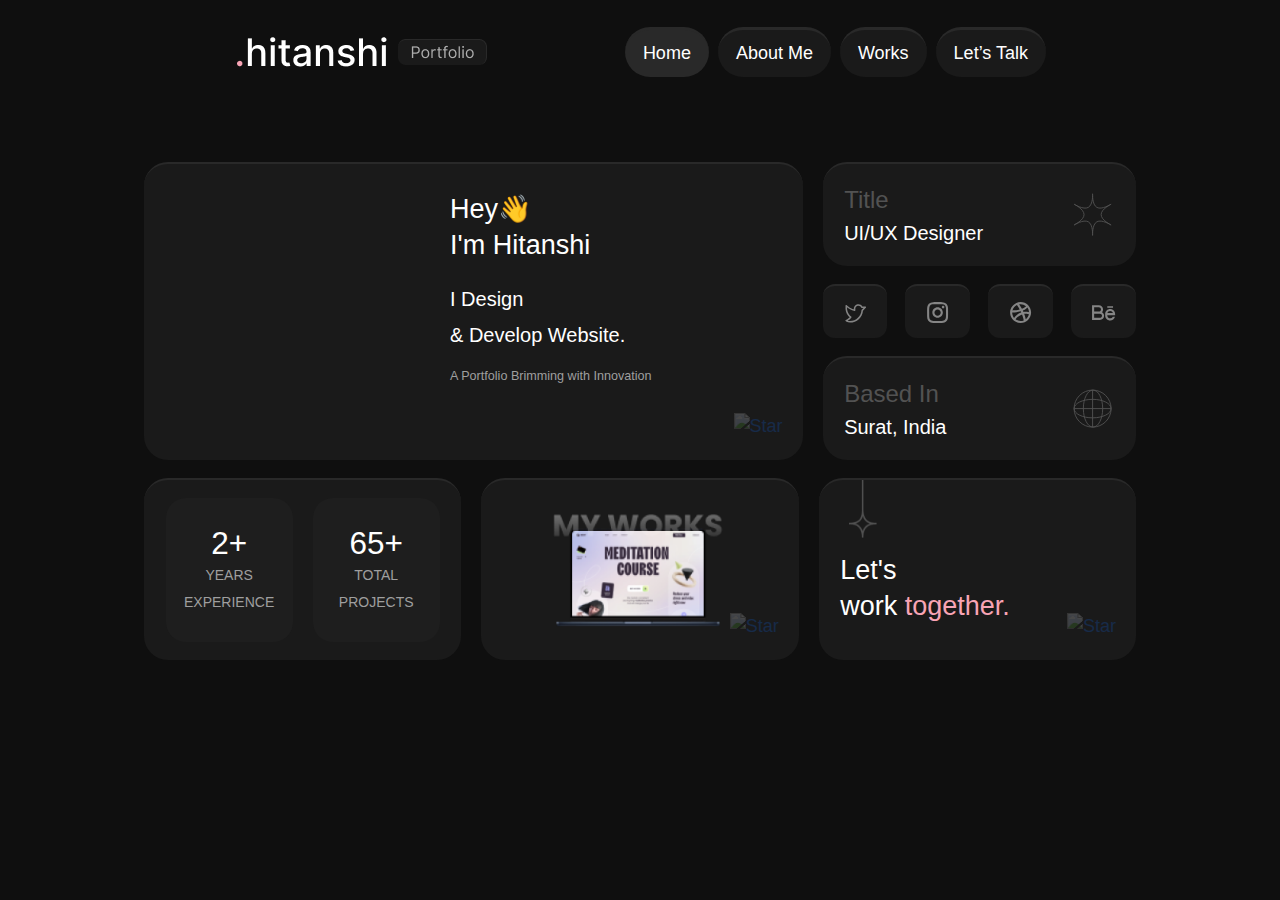
==== index.html @ 5993fc74 "Add files via upload" ====
<!DOCTYPE html>
<html lang="en">

<head>
    <meta charset="UTF-8">
    <meta name="viewport" content="width=device-width, initial-scale=1.0">
    <title>Top-Rated Web Development Company | Custom Application Development in India - LIS</title>

    <!-- bootstrap css -->
    <link rel="stylesheet" href="assest/css/bootstrap.min.css">

    <!-- remixicon icon css -->
    <link rel="stylesheet" href="assest/css/remixicon.css">

    <link rel="stylesheet" href="assest/css/owl.theme.default.css">
    <link rel="stylesheet" href="assest/css/owl.carousel.min.css">


    <!-- custom css -->
    <link rel="stylesheet" href="assest/css/style.css">
    <link rel="stylesheet" href="assest/css/responsive.css">
</head>

<body>
    <div class="white_layers d-none"></div>


    <div class="Navbar_section" id="Top">
        <div class="nav_logo">
            <img src="assest/imges/logo.png" class="img-fluid" alt="">


        </div>

        <ul class="Navbar_Contant ">
            <li class="Nav_items active"><a class="nav_link" href="#">Home</a></li>
            <li class="Nav_items"><a class="nav_link" href="aboutMe.html">About Me</a></li>
            <li class="Nav_items"><a class="nav_link" href="works.html">Works</a></li>
            <li class="Nav_items"><a class="nav_link" href="let-talk.html">Let’s Talk</a></li>
        </ul>

        <a class="mobile-menu-toggle js-toggle-menu hamburger-menu d-lg-none d-block" href="#">
            <span class="menu-item"></span>
            <span class="menu-item"></span>
            <span class="menu-item mb-0"></span>
          </a>
          

       

    </div>

    <div class="section_margintop Navbar_pt">
        <div class="containerX">
            <div class="name_section">
                <div class="name_boxitems">
                    <div class="my_images">
                        <img src="https://cdn.pixabay.com/photo/2015/04/23/22/00/tree-736885_1280.jpg" alt=""
                            class="img-fluid">

                    </div>

                    <div class="my_contant">
                        <h1>Hey<span class="waving-hand">👋</span><br>I'm Hitanshi</h1>
                        <h1 class="Design_text">I Design
                            <span class="changes_txt"></span>
                            <br>& Develop Website.
                        </h1>
                        <p class="Portfolio_txt">A Portfolio Brimming with Innovation</p>

                    </div>

                    <a href="#" class="about-btn">
                        <img decoding="async"
                            src="https://wpriverthemes.com/gridx/wp-content/themes/gridx/assets/images/icon.svg"
                            alt="Star">
                    </a>

                </div>

                <div class="Title_section">
                    <div class="Title_boxitems d-flex align-items-center justify-content-between">
                        <div class="Title_text">
                            <span>Title</span>
                            <p>UI/UX Designer</p>
                        </div>
                        <div class="icon_images">
                            <svg width="44" height="48" viewBox="0 0 44 48" fill="none"
                                xmlns="http://www.w3.org/2000/svg">
                                <path
                                    d="M21.9992 0.857178C21.9992 0.857178 21.2589 12.8944 26.7499 15.9831C32.241 19.0718 42.5706 12.4286 42.5706 12.4286C42.5706 12.4286 31.5007 17.8226 31.5007 24C31.5007 30.1775 42.5706 35.5715 42.5706 35.5715C42.5706 35.5715 32.241 28.9282 26.7499 32.017C21.2589 35.1057 21.9992 47.1429 21.9992 47.1429C21.9992 47.1429 22.7394 35.1057 17.2484 32.017C11.7574 28.9282 1.42773 35.5715 1.42773 35.5715C1.42773 35.5715 12.4976 30.1775 12.4976 24C12.4976 17.8226 1.42773 12.4286 1.42773 12.4286C1.42773 12.4286 11.7574 19.0718 17.2484 15.9831C22.7394 12.8944 21.9992 0.857178 21.9992 0.857178Z"
                                    stroke="#525252" stroke-linejoin="round" />
                            </svg>


                        </div>

                    </div>

                    <ul class="socialmedia_section">
                        <li>
                            <a href="#">
                                <svg  viewBox="0 0 33 32" fill="none"
                                    xmlns="http://www.w3.org/2000/svg">
                                    <path
                                        d="M31.4237 8.61749C31.3481 8.43475 31.22 8.27854 31.0555 8.16863C30.8911 8.05871 30.6978 8.00003 30.5 7.99999H26.6963C26.1644 7.09521 25.4076 6.34343 24.4992 5.81774C23.5909 5.29205 22.5619 5.01034 21.5125 4.99999C20.7306 4.98973 19.9546 5.13595 19.2301 5.43005C18.5056 5.72415 17.8472 6.16018 17.2937 6.71249C16.7241 7.27151 16.2719 7.93879 15.9639 8.67509C15.6559 9.41139 15.4981 10.2018 15.5 11V11.7612C10.4675 10.4337 6.35125 6.33999 6.3075 6.29624C6.17334 6.16089 6.0033 6.06669 5.8174 6.02474C5.6315 5.9828 5.43748 5.99484 5.2582 6.05946C5.07891 6.12408 4.92183 6.23859 4.80544 6.38949C4.68905 6.5404 4.61821 6.72142 4.60125 6.91124C4.0625 12.885 5.7975 16.8825 7.35125 19.1837C8.10885 20.3214 9.03048 21.3407 10.0862 22.2087C8.1825 24.4 5.185 25.5512 5.1525 25.5637C5.01139 25.6166 4.88405 25.7006 4.77999 25.8096C4.67594 25.9186 4.59785 26.0497 4.55158 26.1931C4.5053 26.3365 4.49203 26.4885 4.51275 26.6377C4.53347 26.787 4.58765 26.9296 4.67125 27.055C4.765 27.195 5.14 27.6862 6.05625 28.145C7.18875 28.7125 8.685 29 10.5 29C19.3337 29 26.715 22.1975 27.4688 13.445L31.2075 9.70749C31.3473 9.56756 31.4425 9.38931 31.481 9.19529C31.5195 9.00127 31.4995 8.80019 31.4237 8.61749ZM25.7987 12.2937C25.6273 12.4656 25.5242 12.694 25.5088 12.9362C25 20.8225 18.41 27 10.5 27C9.18 27 8.25 26.825 7.5975 26.615C9.03625 25.8337 11.0425 24.49 12.3325 22.555C12.4082 22.4412 12.4598 22.3131 12.4841 22.1786C12.5083 22.0441 12.5048 21.9061 12.4736 21.773C12.4425 21.6399 12.3844 21.5147 12.3029 21.4049C12.2214 21.2952 12.1184 21.2033 12 21.135C11.9412 21.1012 6.51125 17.8425 6.5 9.13499C8.5 10.76 12.1562 13.2812 16.3337 13.9837C16.4769 14.0079 16.6236 14.0005 16.7637 13.9623C16.9037 13.924 17.0338 13.8556 17.1448 13.762C17.2558 13.6684 17.345 13.5518 17.4064 13.4202C17.4677 13.2886 17.4997 13.1452 17.5 13V11C17.4989 10.4665 17.6045 9.93827 17.8105 9.44625C18.0166 8.95423 18.319 8.50839 18.7 8.13499C19.0652 7.76911 19.5 7.48015 19.9788 7.28521C20.4576 7.09026 20.9706 6.99328 21.4875 6.99999C23.07 7.01999 24.5487 7.98499 25.1675 9.40124C25.2455 9.57929 25.3737 9.73076 25.5364 9.8371C25.6992 9.94344 25.8894 10 26.0837 9.99999H28.0837L25.7987 12.2937Z"
                                        fill="currentColor" />
                                </svg>
                            </a>
                        </li>

                        <li>
                            <a href="#"><svg  xmlns="http://www.w3.org/2000/svg"
                                    viewBox="0 0 24 24" fill="currentColor">
                                    <path
                                        d="M12.001 9C10.3436 9 9.00098 10.3431 9.00098 12C9.00098 13.6573 10.3441 15 12.001 15C13.6583 15 15.001 13.6569 15.001 12C15.001 10.3427 13.6579 9 12.001 9ZM12.001 7C14.7614 7 17.001 9.2371 17.001 12C17.001 14.7605 14.7639 17 12.001 17C9.24051 17 7.00098 14.7629 7.00098 12C7.00098 9.23953 9.23808 7 12.001 7ZM18.501 6.74915C18.501 7.43926 17.9402 7.99917 17.251 7.99917C16.5609 7.99917 16.001 7.4384 16.001 6.74915C16.001 6.0599 16.5617 5.5 17.251 5.5C17.9393 5.49913 18.501 6.0599 18.501 6.74915ZM12.001 4C9.5265 4 9.12318 4.00655 7.97227 4.0578C7.18815 4.09461 6.66253 4.20007 6.17416 4.38967C5.74016 4.55799 5.42709 4.75898 5.09352 5.09255C4.75867 5.4274 4.55804 5.73963 4.3904 6.17383C4.20036 6.66332 4.09493 7.18811 4.05878 7.97115C4.00703 9.0752 4.00098 9.46105 4.00098 12C4.00098 14.4745 4.00753 14.8778 4.05877 16.0286C4.0956 16.8124 4.2012 17.3388 4.39034 17.826C4.5591 18.2606 4.7605 18.5744 5.09246 18.9064C5.42863 19.2421 5.74179 19.4434 6.17187 19.6094C6.66619 19.8005 7.19148 19.9061 7.97212 19.9422C9.07618 19.9939 9.46203 20 12.001 20C14.4755 20 14.8788 19.9934 16.0296 19.9422C16.8117 19.9055 17.3385 19.7996 17.827 19.6106C18.2604 19.4423 18.5752 19.2402 18.9074 18.9085C19.2436 18.5718 19.4445 18.2594 19.6107 17.8283C19.8013 17.3358 19.9071 16.8098 19.9432 16.0289C19.9949 14.9248 20.001 14.5389 20.001 12C20.001 9.52552 19.9944 9.12221 19.9432 7.97137C19.9064 7.18906 19.8005 6.66149 19.6113 6.17318C19.4434 5.74038 19.2417 5.42635 18.9084 5.09255C18.573 4.75715 18.2616 4.55693 17.8271 4.38942C17.338 4.19954 16.8124 4.09396 16.0298 4.05781C14.9258 4.00605 14.5399 4 12.001 4ZM12.001 2C14.7176 2 15.0568 2.01 16.1235 2.06C17.1876 2.10917 17.9135 2.2775 18.551 2.525C19.2101 2.77917 19.7668 3.1225 20.3226 3.67833C20.8776 4.23417 21.221 4.7925 21.476 5.45C21.7226 6.08667 21.891 6.81333 21.941 7.8775C21.9885 8.94417 22.001 9.28333 22.001 12C22.001 14.7167 21.991 15.0558 21.941 16.1225C21.8918 17.1867 21.7226 17.9125 21.476 18.55C21.2218 19.2092 20.8776 19.7658 20.3226 20.3217C19.7668 20.8767 19.2076 21.22 18.551 21.475C17.9135 21.7217 17.1876 21.89 16.1235 21.94C15.0568 21.9875 14.7176 22 12.001 22C9.28431 22 8.94514 21.99 7.87848 21.94C6.81431 21.8908 6.08931 21.7217 5.45098 21.475C4.79264 21.2208 4.23514 20.8767 3.67931 20.3217C3.12348 19.7658 2.78098 19.2067 2.52598 18.55C2.27848 17.9125 2.11098 17.1867 2.06098 16.1225C2.01348 15.0558 2.00098 14.7167 2.00098 12C2.00098 9.28333 2.01098 8.94417 2.06098 7.8775C2.11014 6.8125 2.27848 6.0875 2.52598 5.45C2.78014 4.79167 3.12348 4.23417 3.67931 3.67833C4.23514 3.1225 4.79348 2.78 5.45098 2.525C6.08848 2.2775 6.81348 2.11 7.87848 2.06C8.94514 2.0125 9.28431 2 12.001 2Z">
                                    </path>
                                </svg>
                            </a>
                        </li>

                        <li><a href="#"><svg  xmlns="http://www.w3.org/2000/svg" viewBox="0 0 24 24" fill="currentColor">
                                    <path
                                        d="M19.9887 11.5716C19.9029 9.94513 19.3313 8.44745 18.4163 7.22097C18.1749 7.48407 17.8785 7.7698 17.4957 8.09159C16.5881 8.85458 15.4887 9.54307 14.1834 10.101C14.3498 10.4506 14.5029 10.7899 14.6376 11.1098L14.6388 11.1125C14.6652 11.1742 14.6879 11.2306 14.7321 11.3418C14.7379 11.3562 14.7433 11.3697 14.7485 11.3825C16.2621 11.2122 17.8576 11.2749 19.4049 11.4845C19.6106 11.5123 19.805 11.5415 19.9887 11.5716ZM10.6044 4.1213C10.7783 4.36621 10.9602 4.62859 11.1803 4.95378C11.7929 5.8589 12.396 6.81391 12.9604 7.79507C13.0749 7.99416 13.187 8.19289 13.2964 8.39112C14.5193 7.90993 15.5296 7.30281 16.3438 6.62486C16.6731 6.35063 16.9383 6.093 17.1403 5.86972C15.7501 4.70277 13.9571 4 12 4C11.524 4 11.0576 4.04158 10.6044 4.1213ZM4.25266 9.99755C4.83145 9.98452 5.48467 9.94941 6.29303 9.87518C7.90024 9.72758 9.54141 9.46249 11.1549 9.05274C10.5719 8.03721 9.93888 7.02331 9.29452 6.05378C8.98479 5.58775 8.68357 5.14992 8.45484 4.82642C6.39541 5.84613 4.83794 7.72658 4.25266 9.99755ZM5.78366 17.036C6.17111 16.4693 6.68061 15.8314 7.35797 15.1374C8.81199 13.6478 10.5286 12.4878 12.5139 11.8473C12.5417 11.8391 12.5604 11.8336 12.576 11.829C12.411 11.4651 12.2562 11.1405 12.1003 10.8342C10.2643 11.3687 8.3303 11.703 6.40279 11.8762C5.46319 11.9606 4.62005 11.9981 4 12.0044C4.00102 13.9112 4.66915 15.662 5.78366 17.036ZM15.0045 19.4166C14.9001 18.8745 14.7669 18.2706 14.5899 17.574C14.2689 16.3112 13.8668 15.012 13.373 13.7078C11.3712 14.4343 9.77574 15.4974 8.54309 16.7649C7.94904 17.3757 7.51244 17.9537 7.22642 18.4203C8.55892 19.4127 10.2109 20 12 20C13.0626 20 14.0769 19.7928 15.0045 19.4166ZM16.8778 18.3414C18.4073 17.1632 19.4985 15.444 19.8652 13.4703C19.5253 13.3865 19.094 13.3005 18.6196 13.2346C17.5756 13.0897 16.5014 13.0655 15.4409 13.2018C15.8933 14.4764 16.2642 15.7332 16.5608 16.9361C16.6903 17.4614 16.7958 17.9358 16.8778 18.3414ZM12 22C6.47715 22 2 17.5228 2 12C2 6.47715 6.47715 2 12 2C17.5228 2 22 6.47715 22 12C22 17.5228 17.5228 22 12 22Z">
                                    </path>
                                </svg>
                            </a></li>

                        <li><a href="#"><svg  xmlns="http://www.w3.org/2000/svg" viewBox="0 0 24 24" fill="currentColor"><path d="M7.5 11C8.60457 11 9.5 10.1046 9.5 9C9.5 7.89543 8.60457 7 7.5 7H3V11H7.5ZM8.5 13H3V17H8.5C9.60457 17 10.5 16.1046 10.5 15C10.5 13.8954 9.60457 13 8.5 13ZM10.5632 11.5725C11.7239 12.2726 12.5 13.5457 12.5 15C12.5 17.2091 10.7091 19 8.5 19H1V5H7.5C9.70914 5 11.5 6.79086 11.5 9C11.5 9.97964 11.1478 10.877 10.5632 11.5725ZM15.5 6H21V7.5H15.5V6ZM23 14.5H15.5V14.75C15.5 16.2688 16.7312 17.5 18.25 17.5C19.3187 17.5 20.245 16.8904 20.7001 16H22.8338C22.2851 18.0169 20.4407 19.5 18.25 19.5C15.6266 19.5 13.5 17.3734 13.5 14.75V13.25C13.5 10.6266 15.6266 8.5 18.25 8.5C20.8734 8.5 23 10.6266 23 13.25V14.5ZM20.8965 12.5C20.57 11.3457 19.5088 10.5 18.25 10.5C16.9912 10.5 15.93 11.3457 15.6035 12.5H20.8965Z"></path></svg>
                            </a></li>

                    </ul>

                    <div class="Title_boxitems Based_items d-flex align-items-center justify-content-between">
                        <div class="Title_text">
                            <span>Based In</span>
                            <p>Surat, India</p>
                        </div>
                        <div class="icon_images">
                            <svg width="48" height="48" viewBox="0 0 48 48" fill="none"
                                xmlns="http://www.w3.org/2000/svg">
                                <g clip-path="url(#clip0_2_2062)">
                                    <g clip-path="url(#clip1_2_2062)">
                                        <path
                                            d="M44.5706 23.9999C44.5706 35.3612 35.3604 44.5713 23.9992 44.5713M44.5706 23.9999C44.5706 12.6386 35.3604 3.42847 23.9992 3.42847M44.5706 23.9999H3.42773M44.5706 23.9999C44.5706 29.6805 35.3604 34.2856 23.9992 34.2856C12.6379 34.2856 3.42773 29.6805 3.42773 23.9999M44.5706 23.9999C44.5706 18.3193 35.3604 13.7142 23.9992 13.7142C12.6379 13.7142 3.42773 18.3193 3.42773 23.9999M23.9992 44.5713C12.6379 44.5713 3.42773 35.3612 3.42773 23.9999M23.9992 44.5713V3.42847M23.9992 3.42847C12.6379 3.42847 3.42773 12.6386 3.42773 23.9999M24.4667 44.5713C18.5278 44.5713 13.7135 35.3612 13.7135 23.9999C13.7135 12.6386 18.5278 3.42847 24.4667 3.42847C30.4056 3.42847 35.2199 12.6386 35.2199 23.9999C35.2199 35.3612 30.4056 44.5713 24.4667 44.5713Z"
                                            stroke="#525252" stroke-linejoin="round" />
                                    </g>
                                </g>
                                <defs>
                                    <clipPath id="clip0_2_2062">
                                        <rect width="48" height="48" fill="white" />
                                    </clipPath>
                                    <clipPath id="clip1_2_2062">
                                        <rect width="48" height="48" fill="white" />
                                    </clipPath>
                                </defs>
                            </svg>



                        </div>

                    </div>

                </div>

            </div>

            <div class="works_section">
                <div class="Title_boxitems">
                    <div class="Experience_box">
                        <div class="Experience_items">
                            <h2>2+</h2>
                            <span>Years Experience</span>

                        </div>
                        <div class="Experience_items">
                            <h2>65+</h2>
                            <span>Total
                                Projects</span>

                        </div>

                    </div>
                </div>
                <div class="Title_boxitems position-relative d-flex justify-content-center align-items-center">
                    <div class="myworks_img">
                        <img src="assest/imges/my-works.png" class="img-fluid" alt="">
                    </div>

                    <a href="#" class="about-btn">
                        <img decoding="async"
                            src="https://wpriverthemes.com/gridx/wp-content/themes/gridx/assets/images/icon.svg"
                            alt="Star">
                    </a>
                </div>

                <div class="Title_boxitems position-relative">
                    <img src="assest/imges/top-start.png" class="img-fluid top-start" alt="">
                    <h1 class="lets-text">Let's<br>
                        work <span>together.</span></h1>
                    <a href="#" class="about-btn">
                        <img decoding="async"
                            src="https://wpriverthemes.com/gridx/wp-content/themes/gridx/assets/images/icon.svg"
                            alt="Star">
                    </a>
                </div>


            </div>


        </div>
    </div>




    <!-- jquery js -->
    <script src="assest/js/jquery-3.7.1.js"></script>

    <!-- bootstrap js -->
    <script src="assest/js/bootstrap.min.js"></script>

    <!-- lottie json js-->
    <script src="assest/js/lottie.min.js"></script>

    <script src="assest/js/owl.carousel.js"></script>


    <script src="assest/js/gsap.min.js"></script>
    <script src="assest/js/ScrollTrigger.min.js"></script>
    <script src="https://s3-us-west-2.amazonaws.com/s.cdpn.io/16327/SplitText3.min.js"></script>

    <script src="https://cdnjs.cloudflare.com/ajax/libs/typed.js/1.1.1/typed.min.js"></script>


    <script src="assest/js/Script.js"></script>

    <script>
        $(function () {
            $(".changes_txt").typed({
                strings: ["Product", "Mobile Apps", "SaaS Apps", "Websites", "Brands"],
                typeSpeed: 70,
                backSpeed: 20,
                backDelay: 1500,
                showCursor: true,
                loop: true
            });
        });

    </script>


</body>

</html>
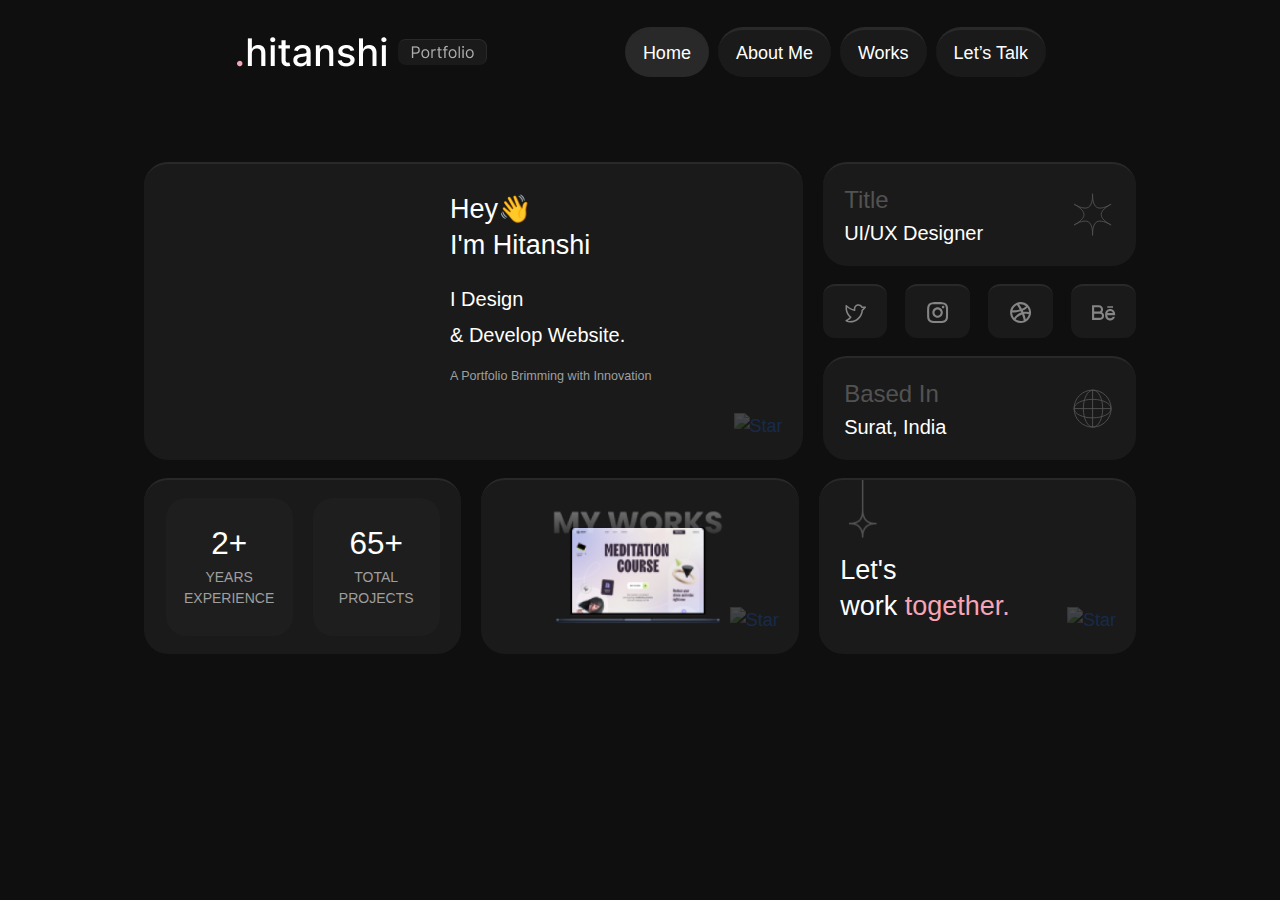
==== commit e5471e8a: "Add files via upload" ====
--- a/index.html
+++ b/index.html
@@ -4,7 +4,7 @@
 <head>
     <meta charset="UTF-8">
     <meta name="viewport" content="width=device-width, initial-scale=1.0">
-    <title>Top-Rated Web Development Company | Custom Application Development in India - LIS</title>
+    <title></title>
 
     <!-- bootstrap css -->
     <link rel="stylesheet" href="assest/css/bootstrap.min.css">
@@ -26,11 +26,9 @@
 
 
     <div class="Navbar_section" id="Top">
-        <div class="nav_logo">
+        <a href="index.html" class="nav_logo">
             <img src="assest/imges/logo.png" class="img-fluid" alt="">
-
-
-        </div>
+        </a>
 
         <ul class="Navbar_Contant ">
             <li class="Nav_items active"><a class="nav_link" href="#">Home</a></li>
@@ -167,7 +165,7 @@
             </div>
 
             <div class="works_section">
-                <div class="Title_boxitems">
+                <div class="Title_boxitems d-flex align-items-center">
                     <div class="Experience_box">
                         <div class="Experience_items">
                             <h2>2+</h2>
@@ -230,7 +228,6 @@
 
     <script src="assest/js/gsap.min.js"></script>
     <script src="assest/js/ScrollTrigger.min.js"></script>
-    <script src="https://s3-us-west-2.amazonaws.com/s.cdpn.io/16327/SplitText3.min.js"></script>
 
     <script src="https://cdnjs.cloudflare.com/ajax/libs/typed.js/1.1.1/typed.min.js"></script>
 
--- a/assest/css/style.css
+++ b/assest/css/style.css
@@ -238,7 +238,7 @@
 
 .name_section {
     display: grid;
-    grid-template-columns: auto 34%;
+    grid-template-columns: auto 31.2%;
     grid-gap: 30px;
 }
 
@@ -370,7 +370,7 @@
     margin-top: 3rem;
     display: grid;
     grid-template-columns: repeat(4, 1fr);
-    grid-gap: 3rem;
+    grid-gap: 2rem;
 }
 
 .socialmedia_section li {
@@ -442,6 +442,8 @@
     text-transform: uppercase;
     font-size: 14px;
     color: #9F9F9F;
+    display: block;
+    margin-top: 6px;
 
 }
 
@@ -635,7 +637,7 @@
 
 .ToolsSoftware_section {
 
-    max-width: 800px;
+    max-width: 900px;
     margin: 0 auto;
     margin-top: 4rem;
 }
@@ -643,13 +645,13 @@
 .Tools_box {
     border: 1px solid rgb(40, 40, 40);
     border-radius: 32px;
-    overflow: hidden;
 }
 
 .Tools_hading {
     text-align: center;
     background-color: rgb(25, 25, 25);
     padding: 6px;
+    border-radius: 32px 32px 0 0;
 }
 
 .Tools_hading p {
@@ -661,8 +663,9 @@
 .Software_section {
     display: grid;
     grid-template-columns: repeat(6, 1fr);
-    grid-gap: 10px;
+    grid-gap: 30px;
     padding: 16px 32px 32px;
+    height: 180px;
 }
 
 .Tools_images {
@@ -703,7 +706,7 @@
     background-color: var(--color-pink);
     border-radius: 96px;
     border: 0;
-    color: var(--color-White);
+    color: var(--color-dark-black);
 
 }
 
@@ -1027,4 +1030,78 @@
 .hamburger-menu.open .menu-item:nth-child(3) {
     transform: rotate(-45deg);
     transform-origin: 8px;
+}
+
+.hover_dot {
+    width: 8px;
+    height: 8px;
+    background-color: rgb(51, 51, 51);
+    border-radius: 50%;
+    display: block;
+    margin: 0 auto;
+    margin-bottom: 10px;
+}
+
+.technology-box {
+    transition: 0.6s;
+    position: relative;
+}
+
+.technology-box:hover {
+    transform: scale(1.1);
+}
+
+.technology-box:hover .Tools_images {
+    background-color: transparent;
+    border: 1px solid #292929;
+}
+
+.technology-box:hover .hover_dot {
+    background-color: var(--color-pink);
+    width: 10px;
+    height: 10px;
+}
+
+
+
+.Expert_box {
+    padding: 10px;
+    background-color: var(--color-light-black);
+    border-radius: 8px;
+    position: absolute;
+    text-align: center;
+    left: 50%;
+    transform: translateX(-50%);
+    bottom: -90px;
+    opacity: 0;
+    visibility: hidden;
+    transition: 0.6s;
+    width: 135px;
+}
+
+.technology-box:hover .Expert_box {
+    opacity: 1;
+    visibility: visible;
+}
+
+.Expert_box p {
+    font-size: 14px;
+    text-transform: uppercase;
+    color: #525252;
+    white-space: nowrap;
+}
+
+.Expert_box::after {
+    position: absolute;
+    top: -10px;
+    left: 50%;
+    content: '';
+    transform: translateX(-50%);
+    width: 0;
+    height: 0;
+    border-left: 10px solid transparent;
+    border-right: 10px solid transparent;
+    border-bottom: 10px solid var(--color-light-black);
+    z-index: 2;
+    filter: drop-shadow(0px -3px 4px rgba(0, 0, 0, 0.07));
 }